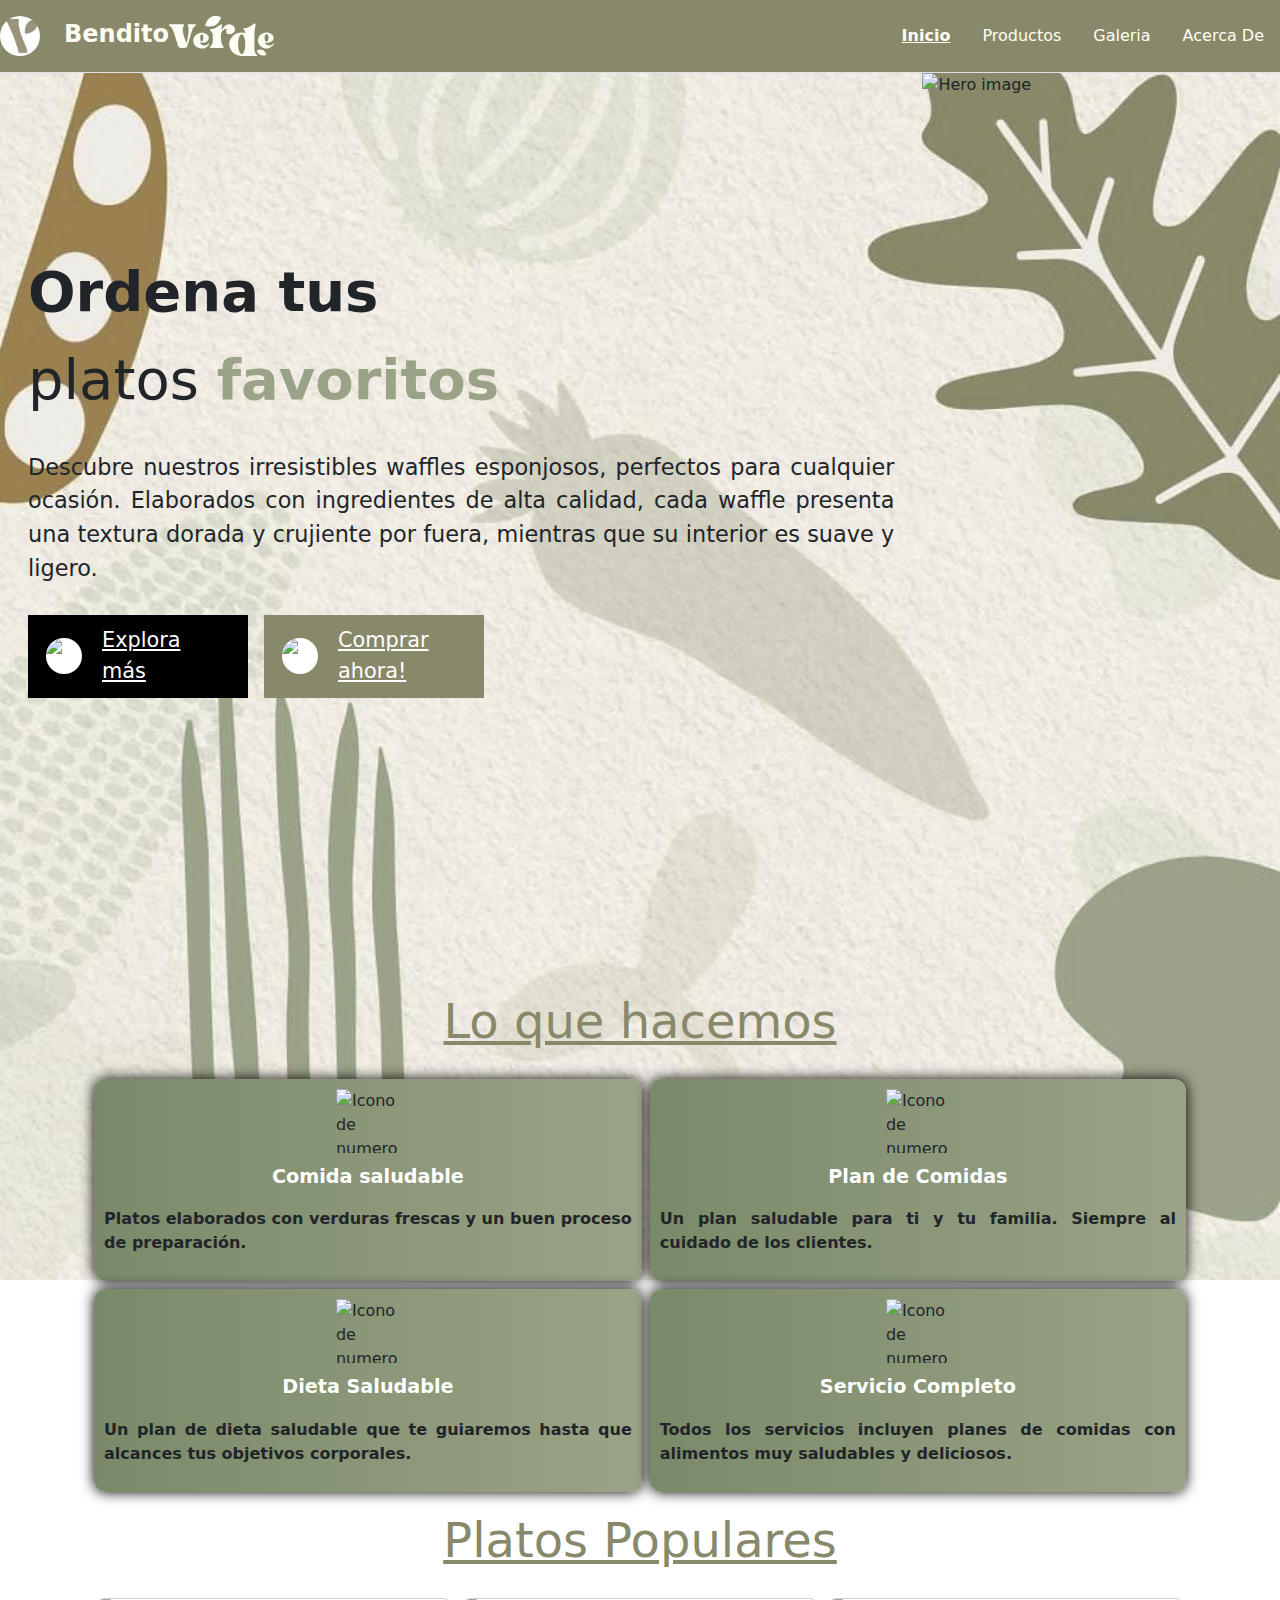
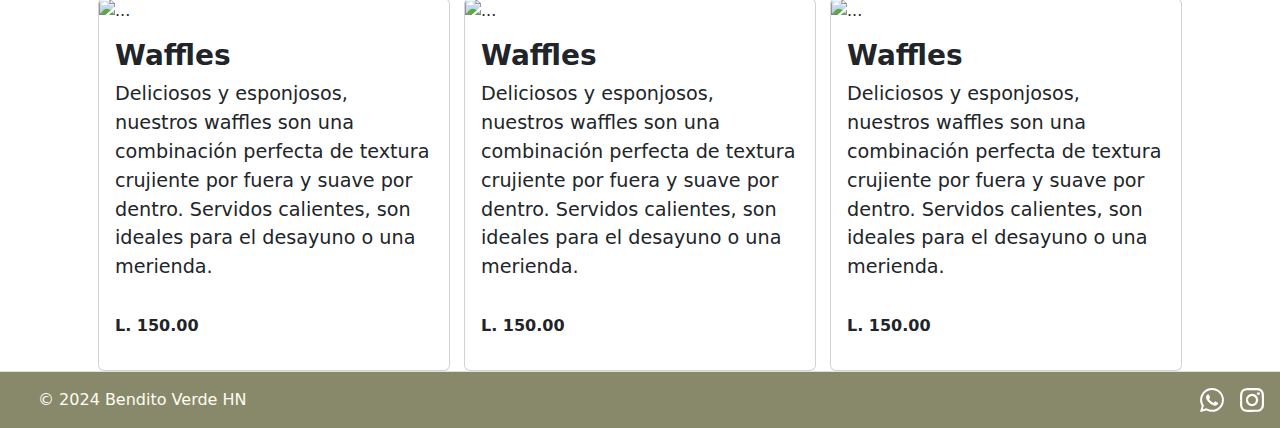
==== index.html @ aff74b4a "Landing Page 2.0 Terminada" ====
<!doctype html>
<html lang="en">
<head>
    <meta charset="utf-8">
    <meta name="viewport" content="width=device-width, initial-scale=1">
    <title>Bendito Verde HN - Productos Unicos</title>
    <link rel="icon" type="image/x-icon" href="img/taza-de-cafe.png">
    <link href="https://cdn.jsdelivr.net/npm/bootstrap@5.3.3/dist/css/bootstrap.min.css" rel="stylesheet"
        integrity="sha384-QWTKZyjpPEjISv5WaRU9OFeRpok6YctnYmDr5pNlyT2bRjXh0JMhjY6hW+ALEwIH" crossorigin="anonymous">
    <!-- Link para la tipografía de Nunito -->
    <link rel="preconnect" href="https://fonts.googleapis.com">
    <link rel="preconnect" href="https://fonts.gstatic.com" crossorigin>
    <link href="https://fonts.googleapis.com/css2?family=DM+Serif+Display:ital@0;1&family=Montserrat:ital,wght@0,100..900;1,100..900&family=Nunito:ital,wght@0,200..1000;1,200..1000&family=Playfair+Display:ital,wght@0,400..900;1,400..900&family=Playpen+Sans:wght@100..800&family=Sofadi+One&family=Ubuntu:ital,wght@0,300;0,400;0,500;0,700;1,300;1,400;1,500;1,700&display=swap" rel="stylesheet">
    <style>
        *{
            margin: 0;
            box-sizing: border-box;
        }
        header{
            background-color: #88896a;
        }

        header a span{
            color: #fefdf2;
        } 

        .nav-link{
            color: #fefdf2;
        }

        .nav-link:hover{
            text-decoration: underline;
            font-weight: bold;
            color: #cdbca2;
        }

        .nav-pills .nav-link.active, .nav-pills .show > .nav-link{
            color: #fefdf2;
            background-color: transparent;
            text-decoration: underline;
            font-weight: bold;
        }
        
        main{   
            margin-top: 73px;
            width: 100%;
            height: auto;
            background-image: url('img/fondo.jpg') !important;
            background-repeat: no-repeat;
            background-size: cover;
            background-attachment: fixed;
        }
        .heroPanel{
            width: 100%;
            height: 100vh;
            display: flex;
            justify-content: space-between;
        }
        .hero-img{
            display: none;
            object-fit: cover;
            width: 300px;
            height: 100%;
        }
        .container-md .card{
            border: none;
            height: 90vh;
            background-color: transparent;
        }
        .container-md .card-body{
            display: flex;
            flex-direction: column;
            justify-content: center;
        }
        .container-md .card-title{
            font-size: 1.5rem;
            font-weight: 600;
        }
        .container-md .card-title > div{
            font-weight: 200;
            margin-top: 20px;
        }
        .container-md .card-title > div > span{
            color: #9AA387;
            font-weight: 600;
        }
        .container-md .card-text{
            margin: 14px 0px 20px 0;
            text-align: justify;
        }
        .container-md .card-buttons{
            display: flex;
        }
        .container-md .card-buttons a{
            display: flex;
            width: 150px;
            align-items: center;
            padding: 10px 14px;
            font-size: 0.8rem;
            background-color: #88896a;
            color: #fff;
            cursor: pointer;
            transition: text-shadow 0.3s ease-in;
        }
        .container-md .card-buttons a:hover{
            text-shadow: 0px 0px 4px #fff;
        }
        .container-md .card-buttons a:nth-child(1){
            background-color: #000;
        }
        .container-md .card-buttons a > img{
            width: 20px;
            height: 20px;
            border-radius: 52%;
            margin-right: 20px;
            background-color: white;
        }
        main .loQueHacemos, .PlatosPopulares{
            height: 100%;
            display: flex;
            flex-direction: column;
            justify-content: center;
        }
        main .loQueHacemos h2, .PlatosPopulares h2{
            font-size: 1.7rem;
            text-align: center;
            padding: 20px;
            color: #88896a;
            text-decoration: underline;
        }
        main .loQueHacemos > .container{
            display: grid;
            grid-template-columns: auto auto;
            grid-template-rows: auto auto;
            text-align: center;
            gap: 8px;
        }
        main .loQueHacemos > .container .container-sm{
            display: flex;
            /* width: 130px; */
            flex-direction: column;
            align-items: center;
            justify-content: space-around;
            text-align: justify;
            background: linear-gradient(to right, #7A8A68, #9AA387);
            border-radius: 12px;
            padding: 10px;
            box-shadow: 0px 0px 14px #000;
        }
        main .loQueHacemos > .container img{
            width: 16px;
            height: 16px;
            margin-bottom: 10px;
        }
        main .loQueHacemos > .container .options{
            font-size: 0.5rem;
            font-weight: 600;
            color: #fff;
        }
        main .loQueHacemos > .container .description, .card-body .card-price{
            font-size: 0.5rem;
            font-weight: 600;
        }
        main .PlatosPopulares > .container{
            display: flex;
            justify-content: center;
            flex-wrap: wrap;
            gap: 14px;
        }
        footer{
            background-color: #88896a;
        }

        footer span{
            color: #fefdf2;
        }
        @media (min-width: 650px){
            .hero-img{
                display: block;
            }
            .container-md .card-title{
                font-size: 2.5rem;
            }
            .container-md .card-text{
                font-size: 1.3rem;
            }
            main .loQueHacemos h2, .PlatosPopulares h2{
                font-size: 3rem;
            }

            main .loQueHacemos > .container img{
                width: 64px;
                height: 64px;
            }
            main .loQueHacemos > .container .options{
                font-size: 1.2rem;
            }
            main .loQueHacemos > .container .description, .card-body .card-price{
            font-size: 1rem;
            }
        }
        @media (min-width: 1024px) {
            .hero-img{
                width: 500px;
            }
            .container-md .card-title{
                font-size: 3.5rem;
            }
            .container-md .card-text{
                font-size: 1.4rem;
                margin: 30px 0px 30px 0;
            }
            .container-md .card-buttons a{
                width: 220px;
                font-size: 1.3rem;
                padding: 10px 18px;
            }
            .container-md .card-buttons a > img{
                width: 36px;
                height: 36px;
            }
        }
        @media (min-width: 1500px){
            .hero-img{
                width: 700px;
            }
            .container-md .card-title{
                font-size: 5rem;
            }
            .container-md .card-text{
                font-size: 1.7rem;
            }
            .container-md .card-buttons a{
                width: 280px;
                padding: 20px;
            }
            .container-md .card-buttons a > img{
                width: 64px;
                height: 64px;
            }
        }
    </style>
</head>
<body>
    <header class="d-flex flex-wrap justify-content-center py-3 border-bottom fixed-top">
                  <a href="/" class="d-flex align-items-center mb-3 mb-md-0 me-md-auto link-body-emphasis text-decoration-none gap-4" style="width: 230px;">
                    <img class="img-fluid rounded-circle" src="img/logo.JPG" alt="logo" style="max-height: 40px;">
                    <span class="fs-4 fw-bold d-flex flex-direction-row">Bendito <img src="img/verde-titulo.svg" alt="Verde"></span>
                  </a>
            
                  <ul class="nav nav-pills">
                    <li class="nav-item"><a href="./index.html" class="nav-link active" aria-current="page">Inicio</a></li>
                    <li class="nav-item"><a href="#" class="nav-link">Productos</a></li>
                    <li class="nav-item"><a href="#" class="nav-link">Galeria</a></li>
                    <li class="nav-item"><a href="#" class="nav-link">Acerca De</a></li>
                  </ul>
    </header>
    <main class="">
        <section class="heroPanel">
            <div class="container-md">
                <div class="card">
                    <div class="card-body">
                      <h2 class="card-title">Ordena tus <div>platos <span>favoritos</span></div></h2>
                      <p class="card-text">Descubre nuestros irresistibles waffles esponjosos, perfectos para cualquier ocasión. Elaborados con ingredientes de alta calidad, cada waffle presenta una textura dorada y crujiente por fuera, mientras que su interior es suave y ligero.</p>
                      <div class="card-buttons">
                          <a href="#" class="card-link"> <img src="https://img.icons8.com/?size=100&id=26193&format=png" alt="Arrow"> Explora más</a>
                          <a href="#" class="card-link"> <img src="https://image.shutterstock.com/image-vector/blueberry-icon-260nw-705787330.jpg" alt="Blueberries image"> Comprar ahora!</a>
                      </div>
                    </div>
                  </div>
            </div>
            <img class="hero-img" src="https://www.elmueble.com/medio/2023/03/14/postres_26b157c0_00543830_230314170928_1417x957.jpg" alt="Hero image">
        </section>
        <section class="container loQueHacemos">
            <h2>Lo que hacemos</h2>
            <div class="container">
                <div class="container-sm">
                    <img src="https://cdn-icons-png.flaticon.com/128/8068/8068013.png" alt="Icono de numero">
                    <p class="options">Comida saludable</p>
                    <p class="description">Platos elaborados con verduras frescas y un buen proceso de preparación.</p>
                </div>
                <div class="container-sm">
                    <img src="https://cdn-icons-png.flaticon.com/128/8068/8068070.png" alt="Icono de numero">
                    <p class="options">Plan de Comidas</p>
                    <p class="description">Un plan saludable para ti y tu familia. Siempre al cuidado de los clientes.</p>
                </div>
                <div class="container-sm">
                    <img src="https://cdn-icons-png.flaticon.com/128/8068/8068125.png" alt="Icono de numero">
                    <p class="options">Dieta Saludable</p>
                    <p class="description">Un plan de dieta saludable que te guiaremos hasta que alcances tus objetivos corporales.</p>
                </div>
                <div class="container-sm">
                    <img src="https://cdn-icons-png.flaticon.com/128/8068/8068178.png" alt="Icono de numero">
                    <p class="options">Servicio Completo</p>
                    <p class="description">Todos los servicios incluyen planes de comidas con alimentos muy saludables y deliciosos.</p>
                </div>
            </div>
        </section>
        <section class="container PlatosPopulares">
            <h2>Platos Populares</h2>
            <div class="container">
                <div class="card" style="width: 22rem;">
                    <img src="https://img.freepik.com/foto-gratis/belgica-gofres-fresas-menta-plato-blanco_2829-8294.jpg?ga=GA1.1.1961492311.1726972197&semt=ais_siglip" class="card-img-top" alt="...">
                    <div class="card-body">
                      <h3 class="card-title" style="font-weight: 600;">Waffles</h3>
                      <p class="card-text" style="font-size: 1.2rem;">Deliciosos y esponjosos, nuestros waffles son una combinación perfecta de textura crujiente por fuera y suave por dentro. Servidos calientes, son ideales para el desayuno o una merienda.</p>
                    </div>
                    <div class="card-body">
                      <p class="card-price">L. 150.00</p>
                    </div>
                </div>
                <div class="card" style="width: 22rem;">
                    <img src="https://img.freepik.com/foto-gratis/belgica-gofres-fresas-menta-plato-blanco_2829-8294.jpg?ga=GA1.1.1961492311.1726972197&semt=ais_siglip" class="card-img-top" alt="...">
                    <div class="card-body">
                      <h3 class="card-title" style="font-weight: 600;">Waffles</h3>
                      <p class="card-text" style="font-size: 1.2rem;">Deliciosos y esponjosos, nuestros waffles son una combinación perfecta de textura crujiente por fuera y suave por dentro. Servidos calientes, son ideales para el desayuno o una merienda.</p>
                    </div>
                    <div class="card-body">
                      <p class="card-price">L. 150.00</p>
                    </div>
                </div>
                <div class="card" style="width: 22rem;">
                    <img src="https://img.freepik.com/foto-gratis/belgica-gofres-fresas-menta-plato-blanco_2829-8294.jpg?ga=GA1.1.1961492311.1726972197&semt=ais_siglip" class="card-img-top" alt="...">
                    <div class="card-body">
                      <h3 class="card-title" style="font-weight: 600;">Waffles</h3>
                      <p class="card-text" style="font-size: 1.2rem;">Deliciosos y esponjosos, nuestros waffles son una combinación perfecta de textura crujiente por fuera y suave por dentro. Servidos calientes, son ideales para el desayuno o una merienda.</p>
                    </div>
                    <div class="card-body">
                      <p class="card-price">L. 150.00</p>
                    </div>
                </div>
            </div>
        </section>
    </main>
    <footer class="d-flex flex-wrap justify-content-between align-items-center py-3 border-top">
        <div class="col-md-4 d-flex align-items-center">
          <a href="/" class="mb-3 me-2 mb-md-0 text-body-secondary text-decoration-none lh-1">
            <svg class="bi" width="30" height="24"><use xlink:href="#bootstrap"></use></svg>
          </a>
          <span class="mb-3 mb-md-0">© 2024 Bendito Verde HN</span>
        </div>
    
        <ul class="nav col-md-4 justify-content-end list-unstyled d-flex me-3">
          <li class="ms-3"><a class="text-body-secondary" href="#"><img src="img/whatsapp.svg" width="24" height="24" alt=""></a></li>
          <li class="ms-3"><a class="text-body-secondary" href="#"><img src="img/instagram.svg" width="24" height="24" alt=""></a></a></li>
        </ul>
      </footer>
    <script src="https://cdn.jsdelivr.net/npm/bootstrap@5.3.3/dist/js/bootstrap.bundle.min.js"
        integrity="sha384-YvpcrYf0tY3lHB60NNkmXc5s9fDVZLESaAA55NDzOxhy9GkcIdslK1eN7N6jIeHz"
        crossorigin="anonymous"></script>
    <script src="index.js" type="module"></script>
</body>
</html>
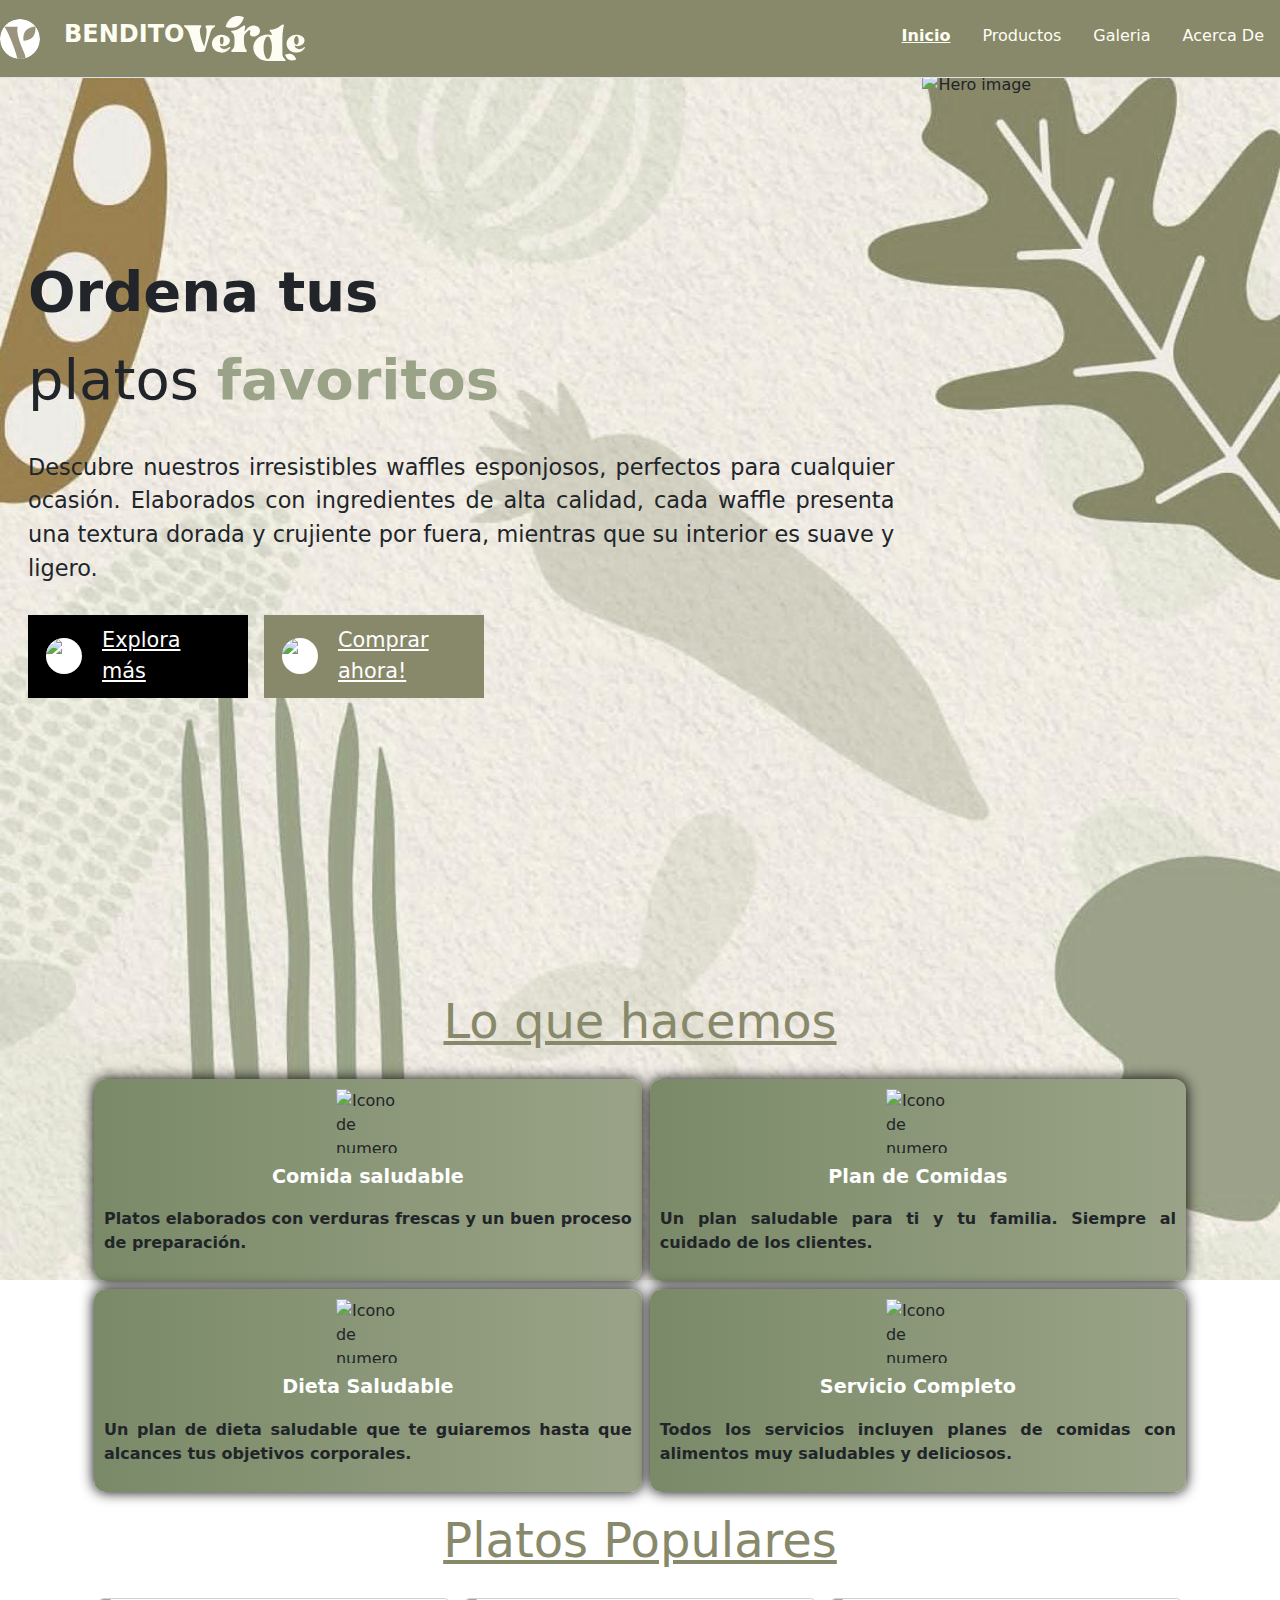
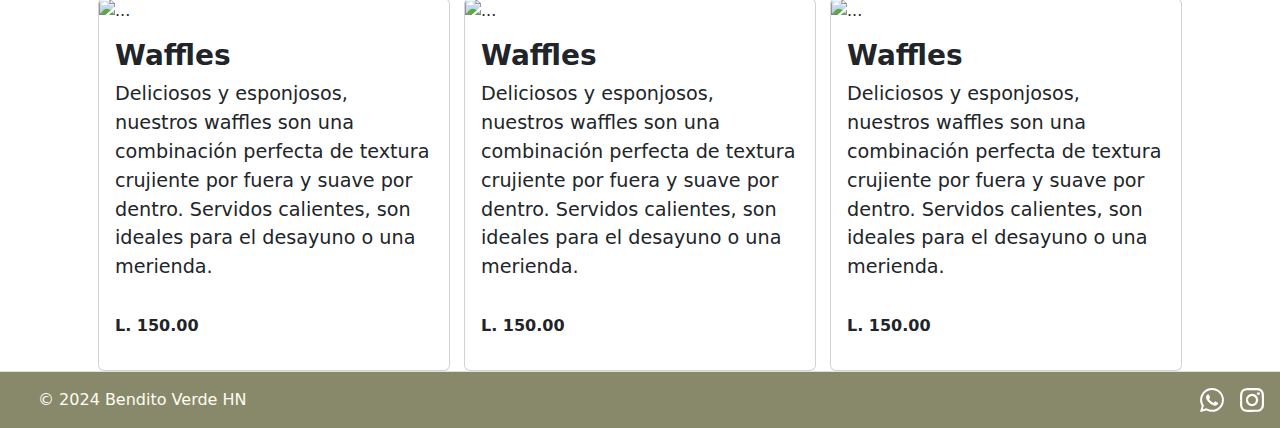
==== commit 28275cb1: "cambio en el logo a svg y BENDITO" ====
--- a/index.html
+++ b/index.html
@@ -243,15 +243,15 @@
 </head>
 <body>
     <header class="d-flex flex-wrap justify-content-center py-3 border-bottom fixed-top">
-                  <a href="/" class="d-flex align-items-center mb-3 mb-md-0 me-md-auto link-body-emphasis text-decoration-none gap-4" style="width: 230px;">
-                    <img class="img-fluid rounded-circle" src="img/logo.JPG" alt="logo" style="max-height: 40px;">
-                    <span class="fs-4 fw-bold d-flex flex-direction-row">Bendito <img src="img/verde-titulo.svg" alt="Verde"></span>
+                  <a class="d-flex align-items-center mb-3 mb-md-0 me-md-auto link-body-emphasis text-decoration-none gap-4" style="width: 230px;">
+                    <img class="img-fluid rounded-circle" src="img/logo.svg" alt="logo" style="max-height: 40px;">
+                    <span class="fs-4 fw-bold d-flex flex-direction-row">BENDITO<img src="img/verde-titulo.svg" alt="Verde"></span>
                   </a>
             
                   <ul class="nav nav-pills">
                     <li class="nav-item"><a href="./index.html" class="nav-link active" aria-current="page">Inicio</a></li>
-                    <li class="nav-item"><a href="#" class="nav-link">Productos</a></li>
-                    <li class="nav-item"><a href="#" class="nav-link">Galeria</a></li>
+                    <li class="nav-item"><a href="productos.html" class="nav-link">Productos</a></li>
+                    <li class="nav-item"><a href="galeria.html" class="nav-link">Galeria</a></li>
                     <li class="nav-item"><a href="#" class="nav-link">Acerca De</a></li>
                   </ul>
     </header>
